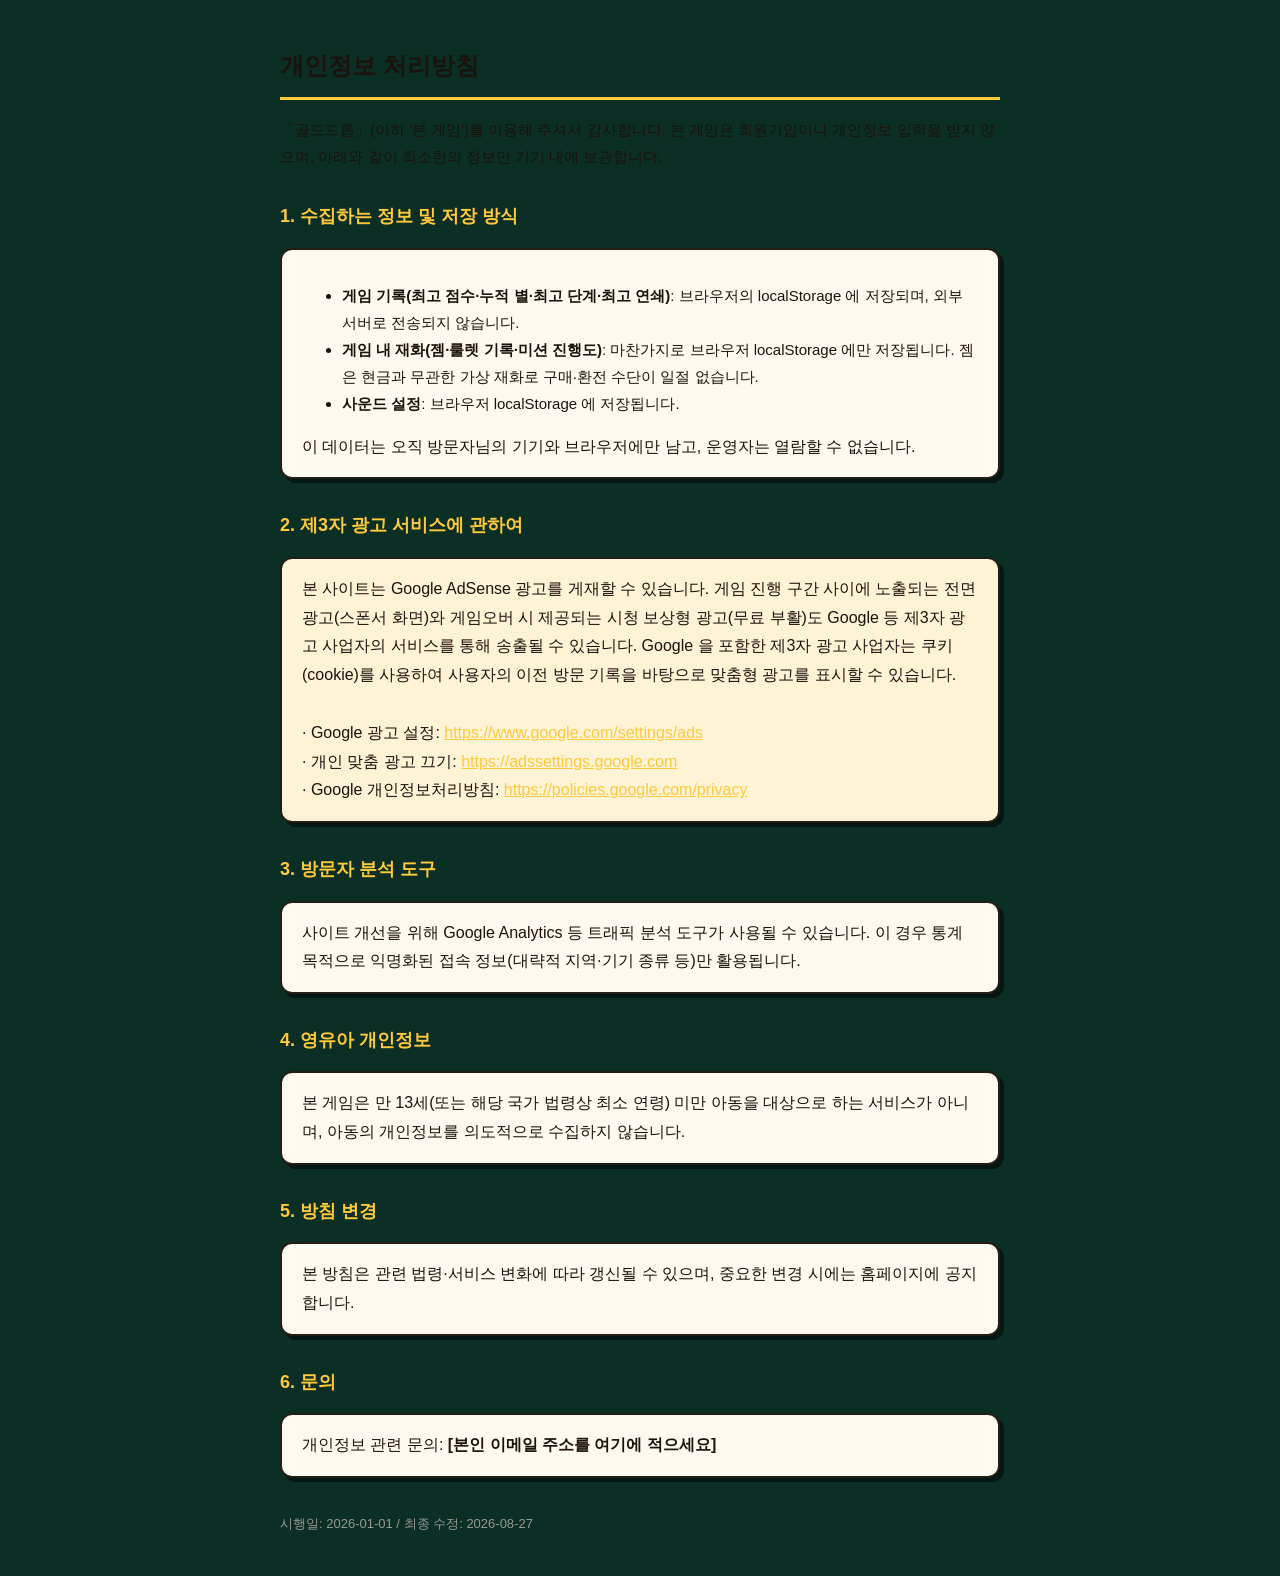
==== privacy.html @ c547be86 "Add files via upload" ====
<!DOCTYPE html>
<html lang="ko">
<head>
  <meta charset="UTF-8" />
  <meta name="viewport" content="width=device-width, initial-scale=1.0" />
  <title>개인정보 처리방침 | 골드드롭</title>
  <style>
    body{font-family:-apple-system,'Malgun Gothic','Apple SD Gothic Neo',sans-serif;color:#f4ecdd;
      max-width:720px;margin:0 auto;padding:28px 20px;line-height:1.8;color:#1a130c;background:#0b2e25}
    h1{font-size:24px;border-bottom:3px solid #ffc93c;padding-bottom:10px}
    h2{font-size:18px;margin-top:30px;color:#ffc93c}
    p,li{font-size:15px}
    .box{background:#fffaf0;color:#1a130c;border:2px solid #251c15;border-radius:12px;padding:16px 20px;margin:14px 0;box-shadow:4px 4px 0 rgba(0,0,0,.5)}
    .warn{background:#fff3d6}
    a{color:#ffc93c}
  </style>
</head>
<body>
  <h1>개인정보 처리방침</h1>
  <p>「골드드롭」(이하 '본 게임')를 이용해 주셔서 감사합니다. 본 게임은 회원가입이나 개인정보 입력을 받지 않으며, 아래와 같이 최소한의 정보만 기기 내에 보관합니다.</p>

  <h2>1. 수집하는 정보 및 저장 방식</h2>
  <div class="box">
    <ul>
      <li><strong>게임 기록(최고 점수·누적 별·최고 단계·최고 연쇄)</strong>: 브라우저의 localStorage 에 저장되며, 외부 서버로 전송되지 않습니다.</li>
      <li><strong>게임 내 재화(젬·룰렛 기록·미션 진행도)</strong>: 마찬가지로 브라우저 localStorage 에만 저장됩니다. 젬은 현금과 무관한 가상 재화로 구매·환전 수단이 일절 없습니다.</li>
      <li><strong>사운드 설정</strong>: 브라우저 localStorage 에 저장됩니다.</li>
    </ul>
    이 데이터는 오직 방문자님의 기기와 브라우저에만 남고, 운영자는 열람할 수 없습니다.
  </div>

  <h2>2. 제3자 광고 서비스에 관하여</h2>
  <div class="box warn">
    본 사이트는 Google AdSense 광고를 게재할 수 있습니다. 게임 진행 구간 사이에 노출되는
    전면광고(스폰서 화면)와 게임오버 시 제공되는 시청 보상형 광고(무료 부활)도
    Google 등 제3자 광고 사업자의 서비스를 통해 송출될 수 있습니다. Google 을 포함한
    제3자 광고 사업자는 쿠키(cookie)를 사용하여 사용자의 이전 방문 기록을 바탕으로
    맞춤형 광고를 표시할 수 있습니다.<br /><br />
    · Google 광고 설정: <a href="https://www.google.com/settings/ads" rel="noopener nofollow">https://www.google.com/settings/ads</a><br />
    · 개인 맞춤 광고 끄기: <a href="https://adssettings.google.com" rel="noopener nofollow">https://adssettings.google.com</a><br />
    · Google 개인정보처리방침: <a href="https://policies.google.com/privacy?hl=ko" rel="noopener nofollow">https://policies.google.com/privacy</a>
  </div>

  <h2>3. 방문자 분석 도구</h2>
  <div class="box">
    사이트 개선을 위해 Google Analytics 등 트래픽 분석 도구가 사용될 수 있습니다. 이 경우 통계 목적으로
    익명화된 접속 정보(대략적 지역·기기 종류 등)만 활용됩니다.
  </div>

  <h2>4. 영유아 개인정보</h2>
  <div class="box">본 게임은 만 13세(또는 해당 국가 법령상 최소 연령) 미만 아동을 대상으로 하는 서비스가 아니며, 아동의 개인정보를 의도적으로 수집하지 않습니다.</div>

  <h2>5. 방침 변경</h2>
  <div class="box">본 방침은 관련 법령·서비스 변화에 따라 갱신될 수 있으며, 중요한 변경 시에는 홈페이지에 공지합니다.</div>

  <h2>6. 문의</h2>
  <div class="box">개인정보 관련 문의: <strong>[본인 이메일 주소를 여기에 적으세요]</strong></div>

  <p style="margin-top:34px;color:#999;font-size:13px;">시행일: 2026-01-01 / 최종 수정: 2026-08-27</p>
</body>
</html>
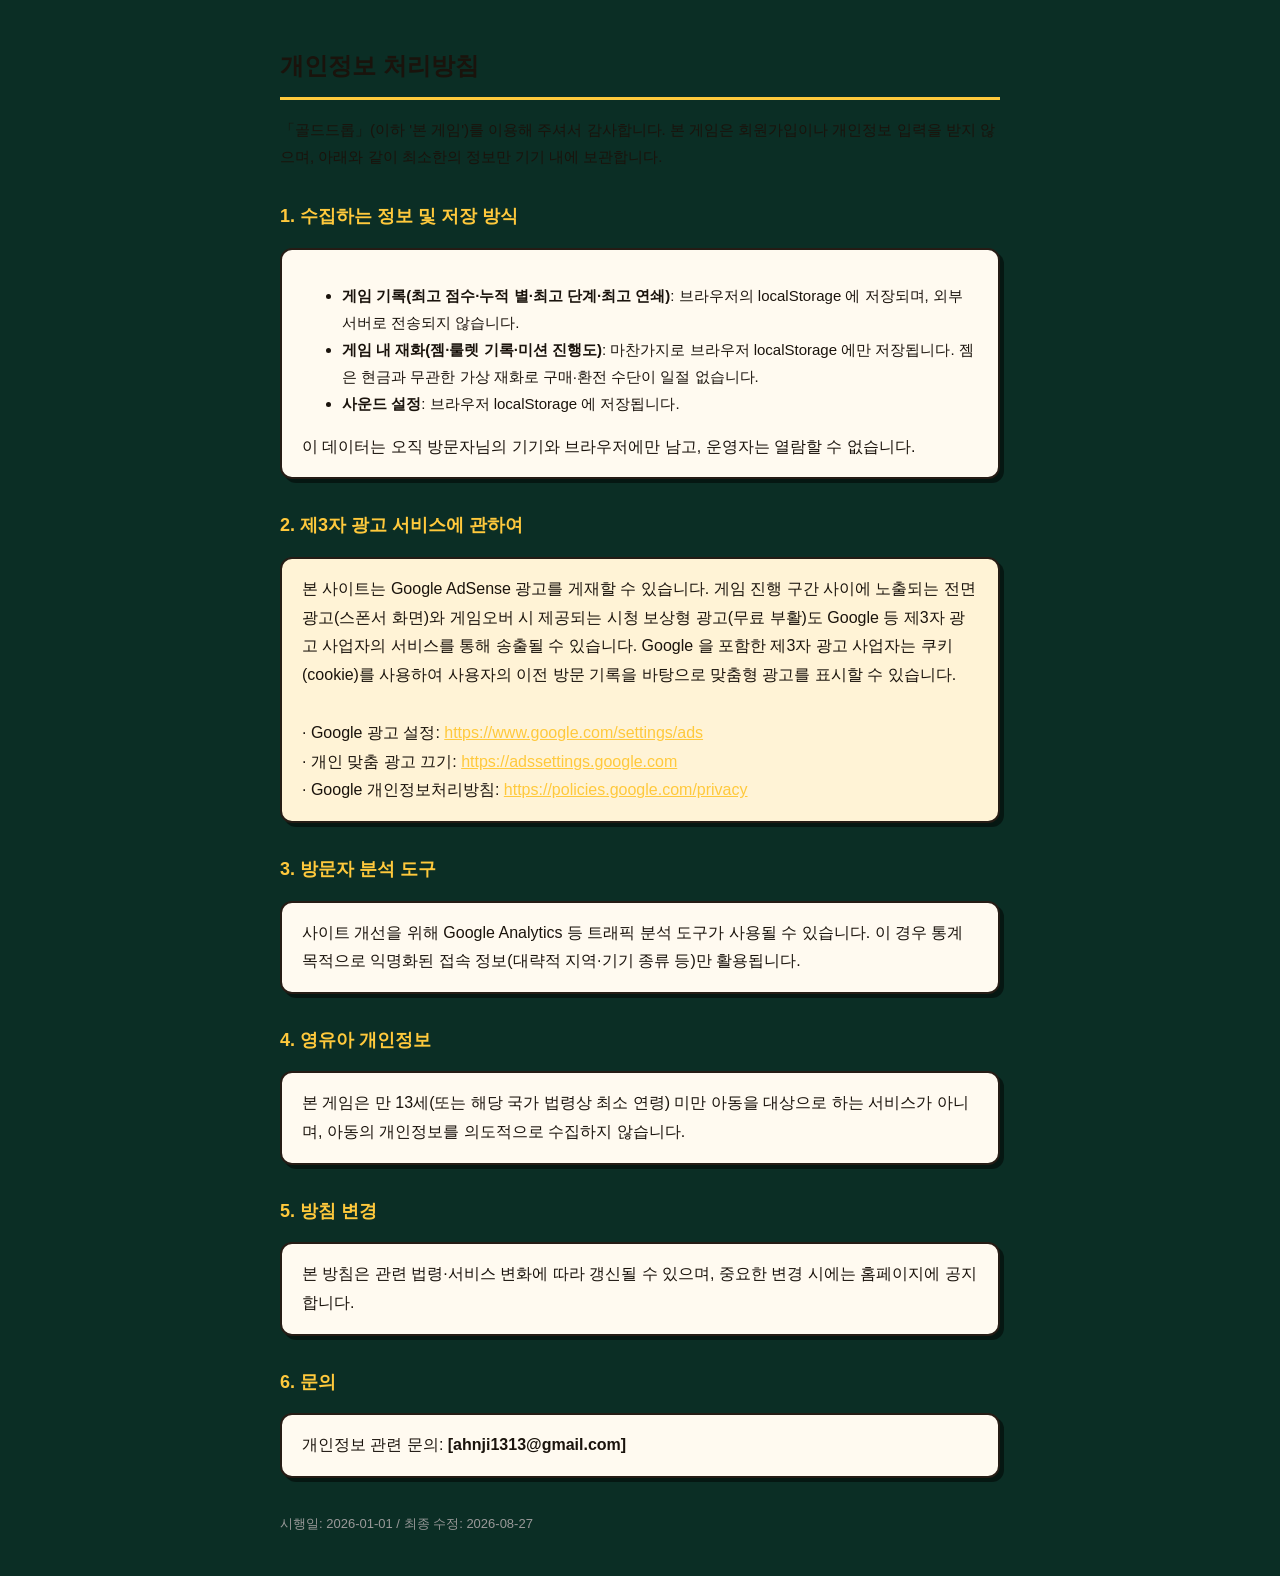
==== commit 26c7f86c: "Update privacy.html" ====
--- a/privacy.html
+++ b/privacy.html
@@ -54,7 +54,7 @@
   <div class="box">본 방침은 관련 법령·서비스 변화에 따라 갱신될 수 있으며, 중요한 변경 시에는 홈페이지에 공지합니다.</div>
 
   <h2>6. 문의</h2>
-  <div class="box">개인정보 관련 문의: <strong>[본인 이메일 주소를 여기에 적으세요]</strong></div>
+  <div class="box">개인정보 관련 문의: <strong>[ahnji1313@gmail.com]</strong></div>
 
   <p style="margin-top:34px;color:#999;font-size:13px;">시행일: 2026-01-01 / 최종 수정: 2026-08-27</p>
 </body>
